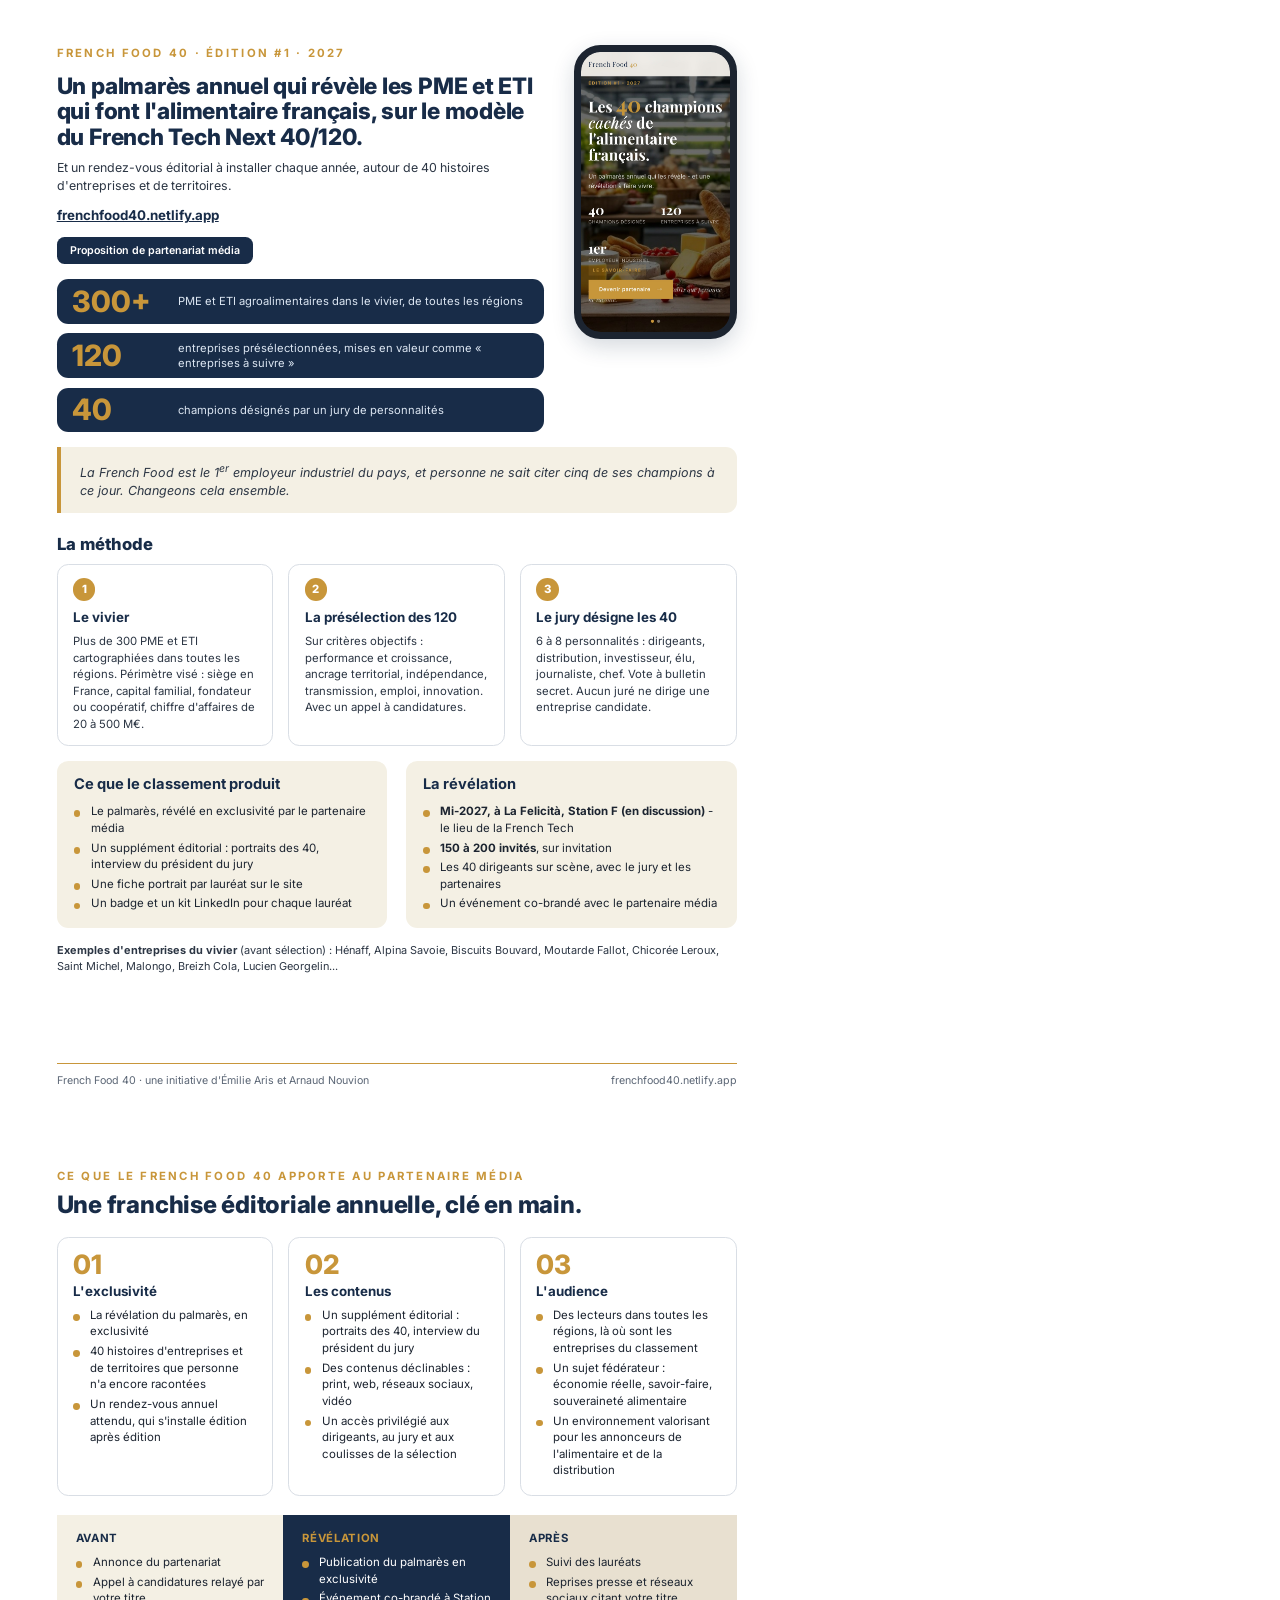
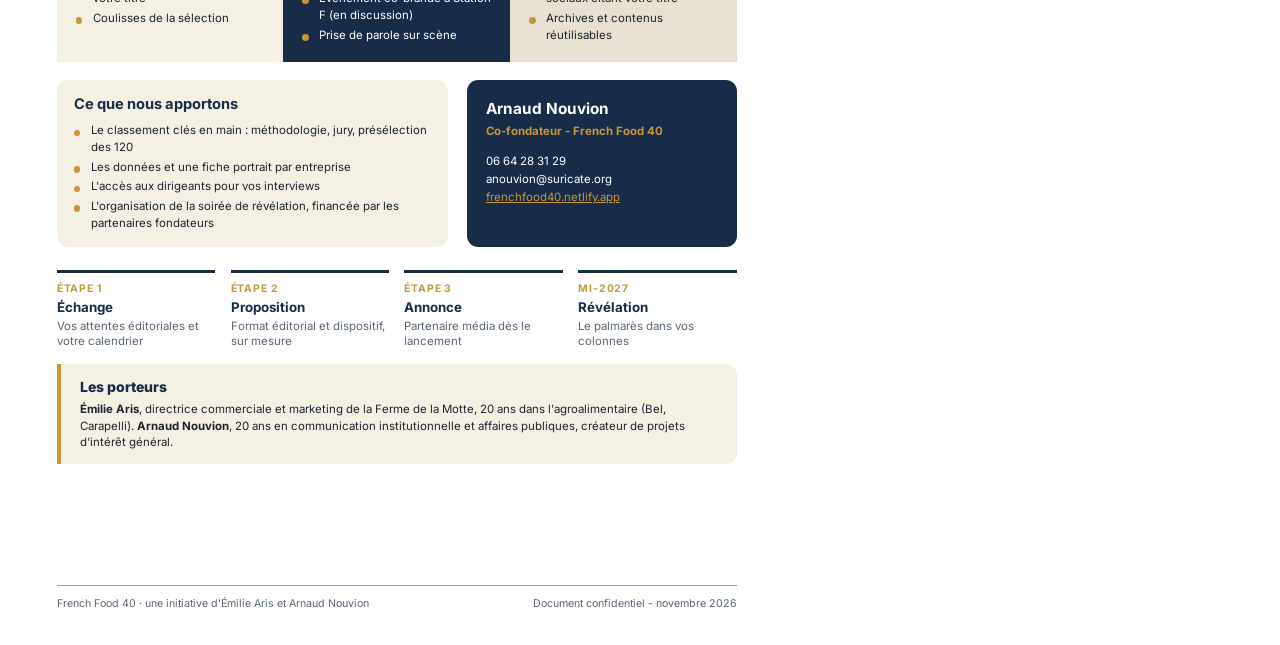
==== dossier-partenaires/dossier_partenaires_french_food_40.html @ dde890d3 "Add files via upload" ====
<!doctype html>
<html lang="fr"><head><meta charset="utf-8">
<link rel="preconnect" href="https://fonts.googleapis.com"><link rel="preconnect" href="https://fonts.gstatic.com" crossorigin>
<link href="https://fonts.googleapis.com/css2?family=Inter:ital,wght@0,400;0,600;0,700;0,800;1,400&display=swap" rel="stylesheet">
<style>
@page { size: A4; margin: 0; }
* { box-sizing: border-box; margin: 0; padding: 0; }
body { font-family: "Inter", sans-serif; color: #1c2430; font-size: 10pt; line-height: 1.45; }
.page { width: 210mm; height: 297mm; padding: 12mm 15mm 12mm; position: relative; page-break-after: always; overflow: hidden; }
.page:last-child { page-break-after: auto; }
:root { --navy:#182c48; --gold:#c8963a; --sand:#f4f0e4; --sand2:#e8e0d0; --line:#d9dee5; --muted:#5b6675; --disp:"Inter Display","Inter",sans-serif; }
.eyebrow { color:var(--gold); font-weight:700; font-size:8.5pt; text-transform:uppercase; letter-spacing:.2em; }
h1 { font-family:var(--disp); font-size:17pt; line-height:1.12; color:var(--navy); font-weight:800; margin-top:3mm; letter-spacing:-.01em; }
.sub { font-size:9.3pt; color:#2c3644; margin-top:2.5mm; }
.url { margin-top:3mm; font-weight:700; color:var(--navy); font-size:10pt; }
.url a { color:var(--navy); text-decoration:underline; }
.chip { display:inline-block; margin-top:3mm; background:var(--navy); color:#fff; font-size:8pt; font-weight:600; padding:1.6mm 3.5mm; border-radius:2mm; }
.hero { display:grid; grid-template-columns:1fr 43mm; gap:8mm; align-items:start; }
.phone { border:2mm solid #1c2430; border-radius:7mm; overflow:hidden; background:#1c2430; box-shadow:0 2mm 6mm rgba(24,44,72,.18); }
.phone img { display:block; width:100%; border-radius:5mm; }
.stats { display:grid; grid-template-columns:1fr; gap:2.5mm; margin-top:4mm; }
.stat { background:var(--navy); color:#fff; border-radius:3mm; padding:2mm 4mm; display:grid; grid-template-columns:28mm 1fr; align-items:center; }
.stat .n { font-family:var(--disp); font-size:22pt; font-weight:800; line-height:1; color:var(--gold); }
.stat .l { font-size:8.4pt; line-height:1.35; color:#dce6f2; }
.quote { margin-top:4mm; border-left:4px solid var(--gold); background:var(--sand); padding:3.5mm 5mm; font-style:italic; font-size:9.4pt; color:#2c3644; border-radius:0 3mm 3mm 0; }
h2 { font-family:var(--disp); font-size:12.5pt; color:var(--navy); font-weight:800; margin-top:5mm; margin-bottom:2mm; }
.three { display:grid; grid-template-columns:repeat(3,1fr); gap:4mm; }
.card { background:#fff; border:1px solid var(--line); border-radius:3mm; padding:3.5mm 4mm; }
.card .k { width:6mm; height:6mm; border-radius:50%; background:var(--gold); color:#fff; font-weight:800; font-size:8.5pt; display:flex; align-items:center; justify-content:center; margin-bottom:2mm; }
.card h3 { font-size:10pt; color:var(--navy); margin-bottom:1.5mm; }
.card p { font-size:8.5pt; color:#2c3644; }
.two { display:grid; grid-template-columns:1fr 1fr; gap:5mm; margin-top:4mm; }
.box { background:var(--sand); border-radius:3mm; padding:3.5mm 4.5mm; }
.box h3 { font-size:11pt; color:var(--navy); margin-bottom:2mm; }
ul.clean { list-style:none; }
ul.clean li { padding-left:4.5mm; position:relative; margin:.8mm 0; font-size:8.6pt; }
ul.clean li::before { content:""; position:absolute; left:0; top:1.9mm; width:1.8mm; height:1.8mm; border-radius:50%; background:var(--gold); }
.ex { margin-top:4mm; font-size:8.2pt; color:#2c3644; }
.foot { position:absolute; left:15mm; right:15mm; bottom:9mm; display:flex; justify-content:space-between; font-size:8pt; color:var(--muted); border-top:1px solid var(--gold); padding-top:2.5mm; }
/* page 2 */
.big { font-family:var(--disp); font-size:18pt; line-height:1.1; color:var(--navy); font-weight:800; margin-top:2mm; letter-spacing:-.01em; }
.num { font-family:var(--disp); font-size:20pt; font-weight:800; color:var(--gold); line-height:1; margin-bottom:1mm; }
.card.c2 { padding:3.5mm 4mm; }
.card.c2 li { font-size:8.6pt; }
.strip { display:grid; grid-template-columns:1fr 1fr 1fr; margin-top:5mm; }
.strip > div { padding:4mm 5mm; background:var(--sand); }
.strip .s2 { background:var(--navy); color:#fff; }
.strip .s3 { background:var(--sand2); }
.strip .w { font-size:8.5pt; font-weight:700; text-transform:uppercase; letter-spacing:.06em; color:var(--navy); margin-bottom:2mm; }
.strip .s2 .w { color:var(--gold); }
.strip li { font-size:8.4pt; }
.strip .s2 li::before { background:var(--gold); }
.row { display:grid; grid-template-columns:1.45fr 1fr; gap:5mm; margin-top:5mm; }
.contact { background:var(--navy); color:#fff; border-radius:3mm; padding:4.5mm 5mm; font-size:8.6pt; line-height:1.6; }
.contact b { font-size:11.5pt; display:block; }
.contact .role { color:var(--gold); font-weight:700; margin-bottom:3mm; display:block; }
.contact a { color:var(--gold); text-decoration:underline; }
.steps { display:grid; grid-template-columns:repeat(4,1fr); gap:4mm; margin-top:6mm; }
.steps > div { border-top:3px solid var(--navy); padding-top:2mm; }
.steps .e { font-size:7.8pt; font-weight:700; text-transform:uppercase; letter-spacing:.08em; color:var(--gold); }
.steps b { display:block; font-size:10pt; color:var(--navy); margin-top:.5mm; }
.steps span { font-size:8.6pt; color:var(--muted); line-height:1.3; display:block; margin-top:.5mm; }
.porteurs { margin-top:4mm; background:var(--sand); border-left:4px solid var(--gold); border-radius:0 3mm 3mm 0; padding:3.5mm 5mm; font-size:8.6pt; }
.porteurs .h { font-weight:800; color:var(--navy); font-size:10.5pt; margin-bottom:1mm; }
</style></head><body>

<section class="page">
  <div class="hero">
    <div>
      <div class="eyebrow">French Food 40 · Édition #1 · 2027</div>
      <h1>Un palmarès annuel qui révèle les PME et ETI qui font l'alimentaire français, sur le modèle du French Tech Next 40/120.</h1>
      <p class="sub">Et un rendez-vous éditorial à installer chaque année, autour de 40 histoires d'entreprises et de territoires.</p>
      <div class="url"><a href="https://frenchfood40.netlify.app/">frenchfood40.netlify.app</a></div>
      <span class="chip">Proposition de partenariat média</span>
      <div class="stats">
        <div class="stat"><div class="n">300+</div><div class="l">PME et ETI agroalimentaires dans le vivier, de toutes les régions</div></div>
        <div class="stat"><div class="n">120</div><div class="l">entreprises présélectionnées, mises en valeur comme « entreprises à suivre »</div></div>
        <div class="stat"><div class="n">40</div><div class="l">champions désignés par un jury de personnalités</div></div>
      </div>
    </div>
    <div class="phone"><img src="site_mobile.png" alt=""></div>
  </div>

  <div class="quote">La French Food est le 1<sup>er</sup> employeur industriel du pays, et personne ne sait citer cinq de ses champions à ce jour. Changeons cela ensemble.</div>

  <h2>La méthode</h2>
  <div class="three">
    <div class="card"><div class="k">1</div><h3>Le vivier</h3><p>Plus de 300 PME et ETI cartographiées dans toutes les régions. Périmètre visé : siège en France, capital familial, fondateur ou coopératif, chiffre d'affaires de 20 à 500 M€.</p></div>
    <div class="card"><div class="k">2</div><h3>La présélection des 120</h3><p>Sur critères objectifs : performance et croissance, ancrage territorial, indépendance, transmission, emploi, innovation. Avec un appel à candidatures.</p></div>
    <div class="card"><div class="k">3</div><h3>Le jury désigne les 40</h3><p>6 à 8 personnalités : dirigeants, distribution, investisseur, élu, journaliste, chef. Vote à bulletin secret. Aucun juré ne dirige une entreprise candidate.</p></div>
  </div>

  <div class="two">
    <div class="box"><h3>Ce que le classement produit</h3>
      <ul class="clean">
        <li>Le palmarès, révélé en exclusivité par le partenaire média</li>
        <li>Un supplément éditorial : portraits des 40, interview du président du jury</li>
        <li>Une fiche portrait par lauréat sur le site</li>
        <li>Un badge et un kit LinkedIn pour chaque lauréat</li>
      </ul></div>
    <div class="box"><h3>La révélation</h3>
      <ul class="clean">
        <li><b>Mi-2027, à La Felicità, Station F (en discussion)</b> - le lieu de la French Tech</li>
        <li><b>150 à 200 invités</b>, sur invitation</li>
        <li>Les 40 dirigeants sur scène, avec le jury et les partenaires</li>
        <li>Un événement co-brandé avec le partenaire média</li>
      </ul></div>
  </div>

  <p class="ex"><b>Exemples d'entreprises du vivier</b> (avant sélection) : Hénaff, Alpina Savoie, Biscuits Bouvard, Moutarde Fallot, Chicorée Leroux, Saint Michel, Malongo, Breizh Cola, Lucien Georgelin...</p>

  <div class="foot"><span>French Food 40 · une initiative d'Émilie Aris et Arnaud Nouvion</span><span>frenchfood40.netlify.app</span></div>
</section>

<section class="page">
  <div class="eyebrow">Ce que le French Food 40 apporte au partenaire média</div>
  <div class="big">Une franchise éditoriale annuelle, clé en main.</div>

  <div class="three" style="margin-top:5mm">
    <div class="card c2"><div class="num">01</div><h3>L'exclusivité</h3>
      <ul class="clean"><li>La révélation du palmarès, en exclusivité</li><li>40 histoires d'entreprises et de territoires que personne n'a encore racontées</li><li>Un rendez-vous annuel attendu, qui s'installe édition après édition</li></ul></div>
    <div class="card c2"><div class="num">02</div><h3>Les contenus</h3>
      <ul class="clean"><li>Un supplément éditorial : portraits des 40, interview du président du jury</li><li>Des contenus déclinables : print, web, réseaux sociaux, vidéo</li><li>Un accès privilégié aux dirigeants, au jury et aux coulisses de la sélection</li></ul></div>
    <div class="card c2"><div class="num">03</div><h3>L'audience</h3>
      <ul class="clean"><li>Des lecteurs dans toutes les régions, là où sont les entreprises du classement</li><li>Un sujet fédérateur : économie réelle, savoir-faire, souveraineté alimentaire</li><li>Un environnement valorisant pour les annonceurs de l'alimentaire et de la distribution</li></ul></div>
  </div>

  <div class="strip">
    <div><div class="w">Avant</div>
      <ul class="clean"><li>Annonce du partenariat</li><li>Appel à candidatures relayé par votre titre</li><li>Coulisses de la sélection</li></ul></div>
    <div class="s2"><div class="w">Révélation</div>
      <ul class="clean"><li>Publication du palmarès en exclusivité</li><li>Événement co-brandé à Station F (en discussion)</li><li>Prise de parole sur scène</li></ul></div>
    <div class="s3"><div class="w">Après</div>
      <ul class="clean"><li>Suivi des lauréats</li><li>Reprises presse et réseaux sociaux citant votre titre</li><li>Archives et contenus réutilisables</li></ul></div>
  </div>

  <div class="row">
    <div class="box"><h3>Ce que nous apportons</h3>
      <ul class="clean">
        <li>Le classement clés en main : méthodologie, jury, présélection des 120</li>
        <li>Les données et une fiche portrait par entreprise</li>
        <li>L'accès aux dirigeants pour vos interviews</li>
        <li>L'organisation de la soirée de révélation, financée par les partenaires fondateurs</li>
      </ul></div>
    <div class="contact"><b>Arnaud Nouvion</b><span class="role">Co-fondateur - French Food 40</span>06 64 28 31 29<br><a href="mailto:anouvion@suricate.org" style="color:#fff;text-decoration:none">anouvion@suricate.org</a><br><a href="https://frenchfood40.netlify.app/">frenchfood40.netlify.app</a></div>
  </div>

  <div class="steps">
    <div><div class="e">Étape 1</div><b>Échange</b><span>Vos attentes éditoriales et votre calendrier</span></div>
    <div><div class="e">Étape 2</div><b>Proposition</b><span>Format éditorial et dispositif, sur mesure</span></div>
    <div><div class="e">Étape 3</div><b>Annonce</b><span>Partenaire média dès le lancement</span></div>
    <div><div class="e">Mi-2027</div><b>Révélation</b><span>Le palmarès dans vos colonnes</span></div>
  </div>

  <div class="porteurs"><div class="h">Les porteurs</div>
    <b>Émilie Aris</b>, directrice commerciale et marketing de la Ferme de la Motte, 20 ans dans l'agroalimentaire (Bel, Carapelli). <b>Arnaud Nouvion</b>, 20 ans en communication institutionnelle et affaires publiques, créateur de projets d'intérêt général.</div>

  <div class="foot"><span>French Food 40 · une initiative d'Émilie Aris et Arnaud Nouvion</span><span>Document confidentiel - novembre 2026</span></div>
</section>
</body></html>
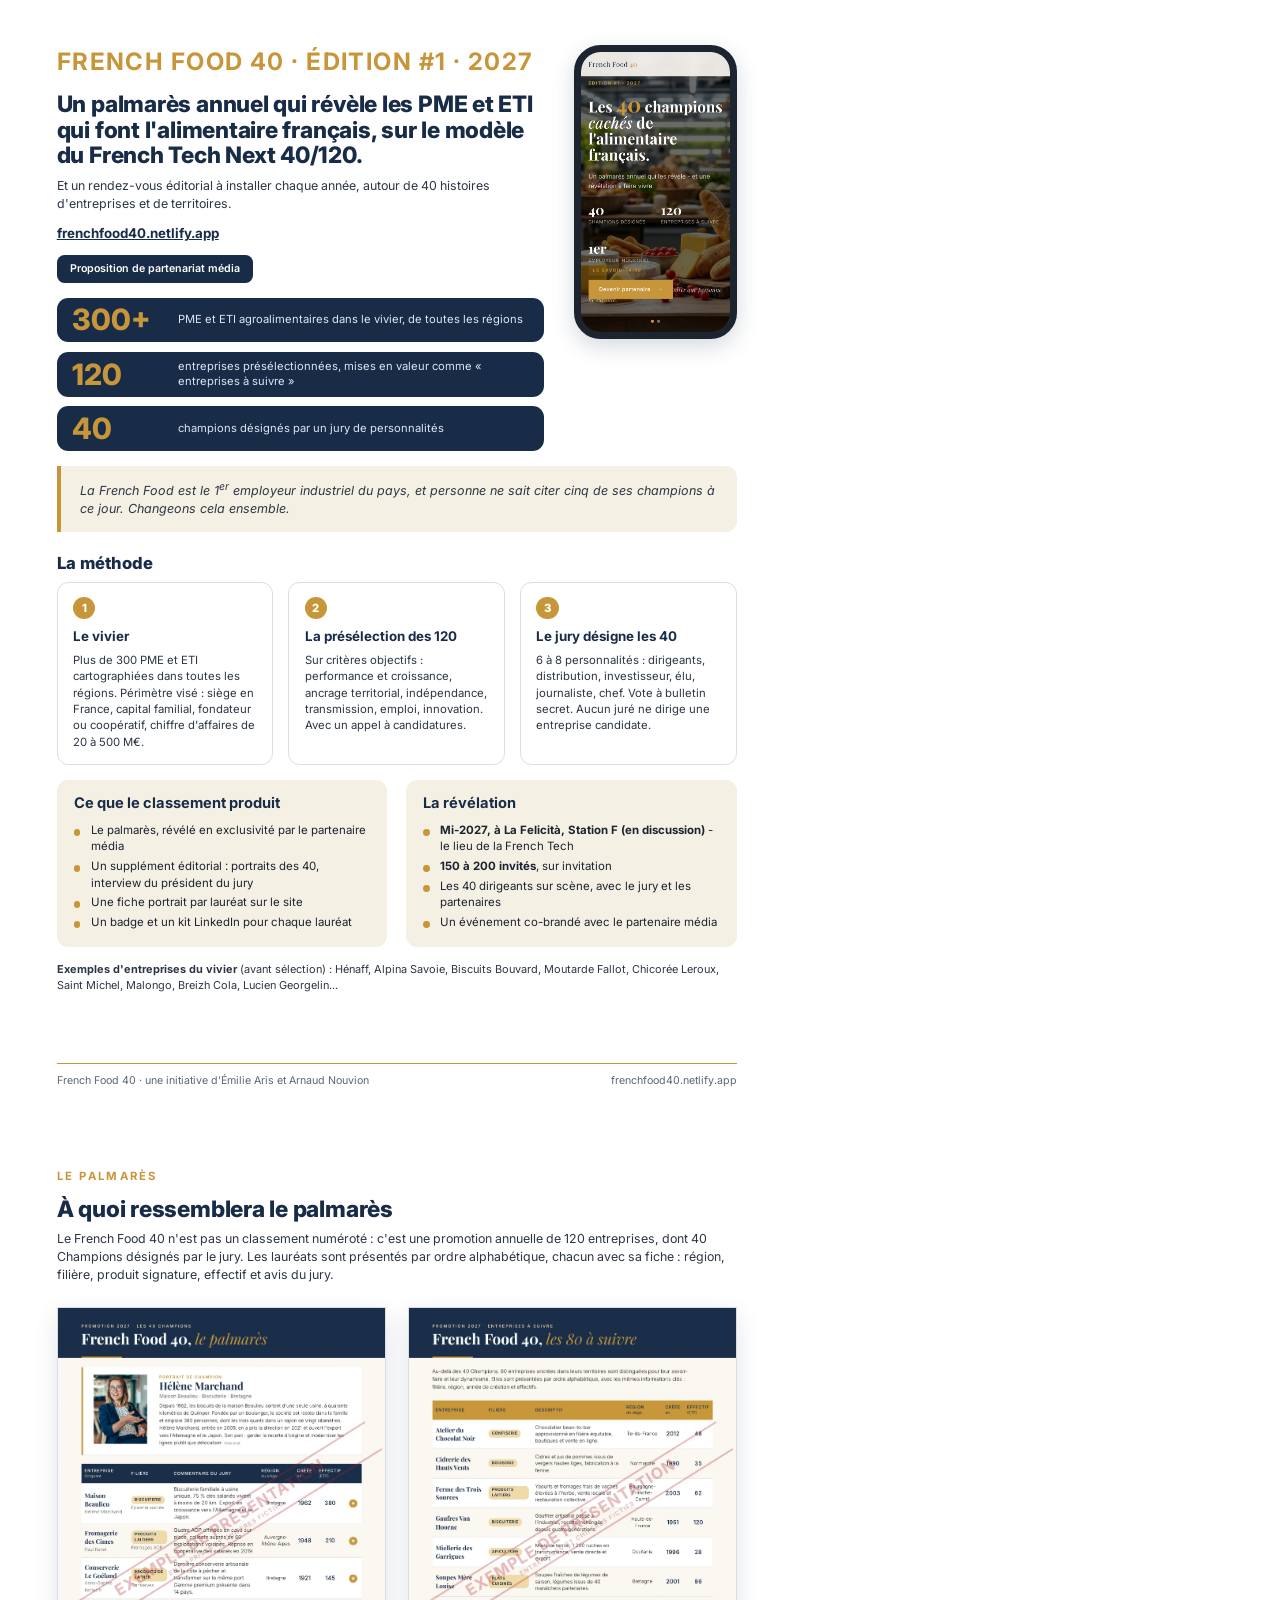
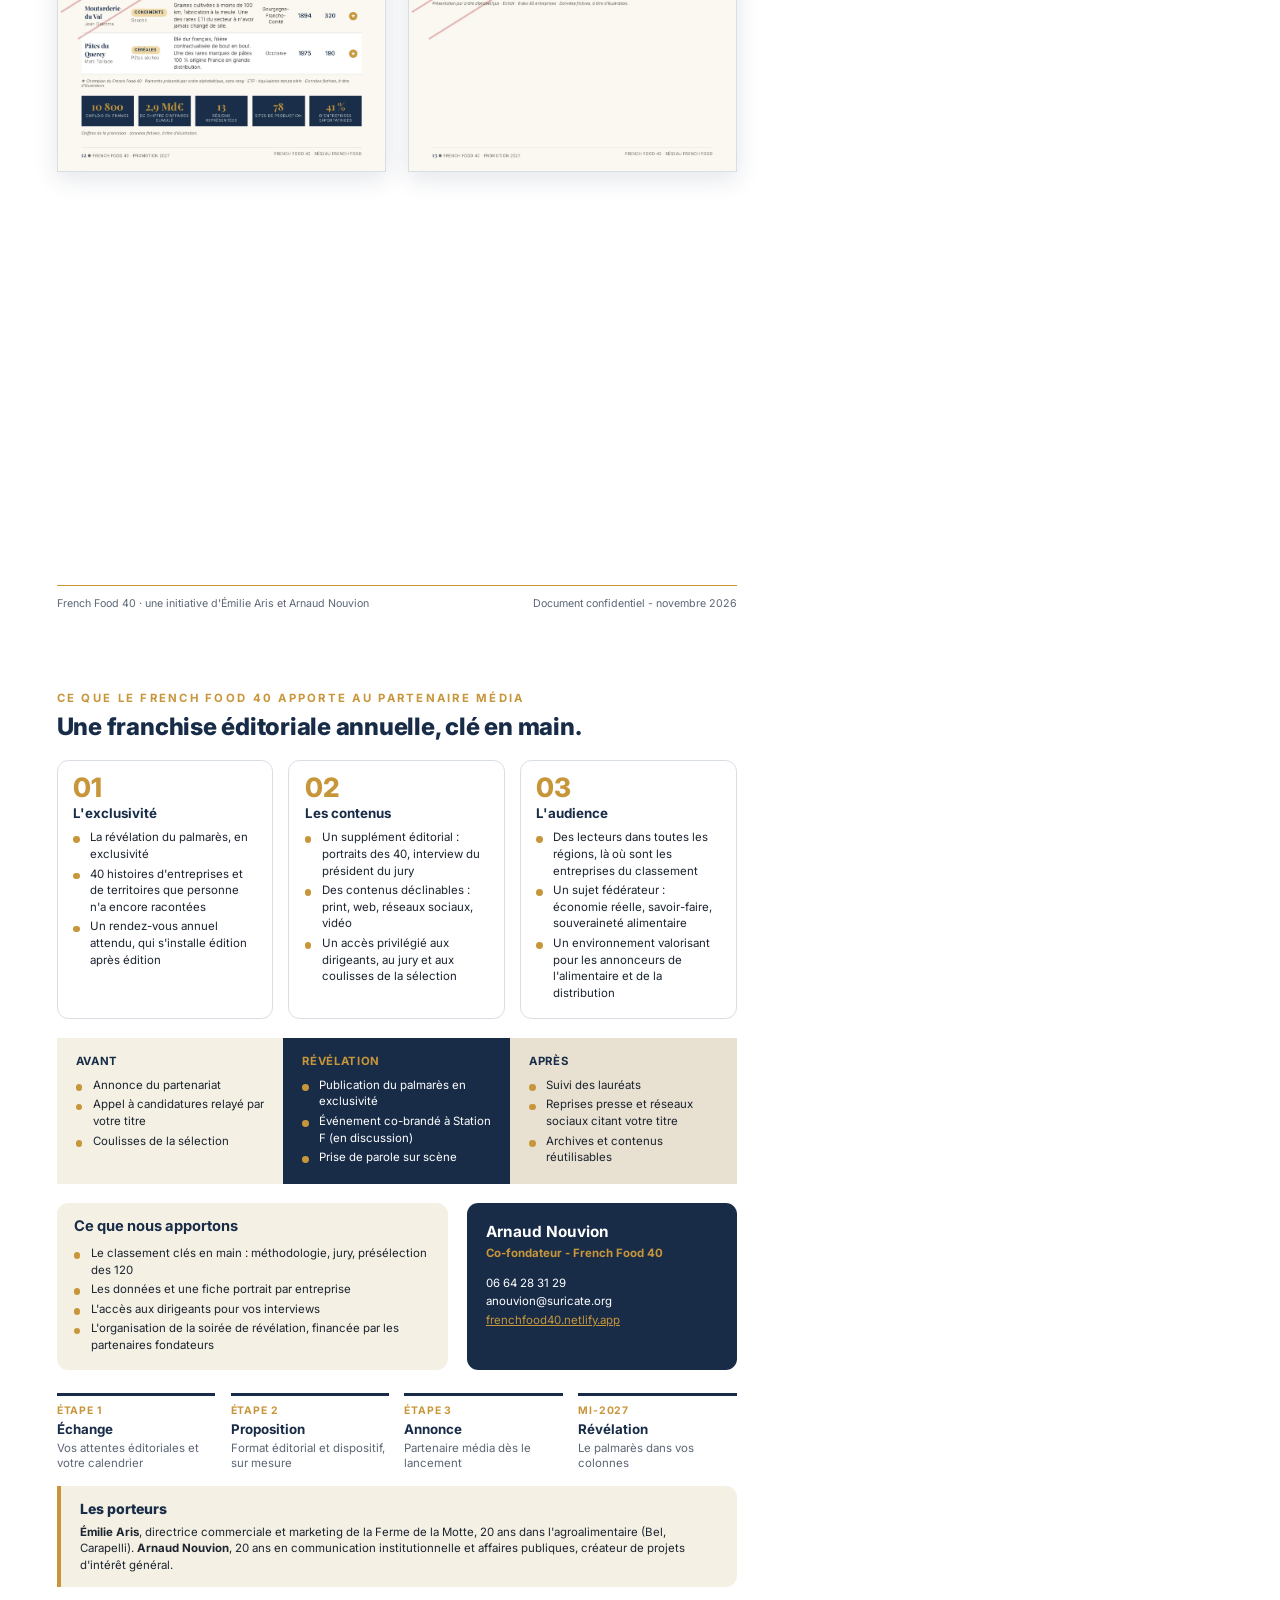
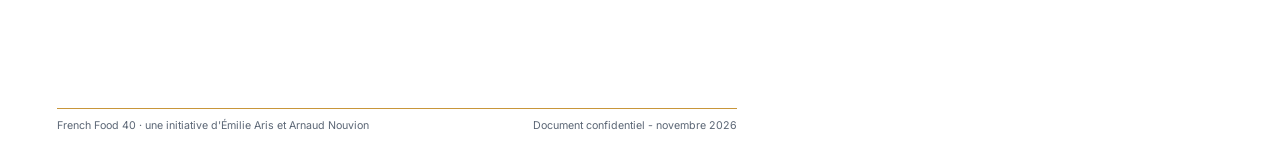
==== commit 719ea4fc: "Ajoute la maquette du palmarès au site et au dossier partenaire - Site : section "À quoi ressemblera" ====
--- a/dossier-partenaires/dossier_partenaires_french_food_40.html
+++ b/dossier-partenaires/dossier_partenaires_french_food_40.html
@@ -62,12 +62,15 @@
 .steps span { font-size:8.6pt; color:var(--muted); line-height:1.3; display:block; margin-top:.5mm; }
 .porteurs { margin-top:4mm; background:var(--sand); border-left:4px solid var(--gold); border-radius:0 3mm 3mm 0; padding:3.5mm 5mm; font-size:8.6pt; }
 .porteurs .h { font-weight:800; color:var(--navy); font-size:10.5pt; margin-bottom:1mm; }
+.eyebrow-marque { font-size:18pt; letter-spacing:.06em; }
+.maquette { display:grid; grid-template-columns:1fr 1fr; gap:6mm; margin-top:6mm; }
+.maquette img { display:block; width:100%; height:auto; border:1px solid var(--line); box-shadow:0 2mm 6mm rgba(24,44,72,.12); }
 </style></head><body>
 
 <section class="page">
   <div class="hero">
     <div>
-      <div class="eyebrow">French Food 40 · Édition #1 · 2027</div>
+      <div class="eyebrow eyebrow-marque">French Food 40 · Édition #1 · 2027</div>
       <h1>Un palmarès annuel qui révèle les PME et ETI qui font l'alimentaire français, sur le modèle du French Tech Next 40/120.</h1>
       <p class="sub">Et un rendez-vous éditorial à installer chaque année, autour de 40 histoires d'entreprises et de territoires.</p>
       <div class="url"><a href="https://frenchfood40.netlify.app/">frenchfood40.netlify.app</a></div>
@@ -110,6 +113,17 @@
   <p class="ex"><b>Exemples d'entreprises du vivier</b> (avant sélection) : Hénaff, Alpina Savoie, Biscuits Bouvard, Moutarde Fallot, Chicorée Leroux, Saint Michel, Malongo, Breizh Cola, Lucien Georgelin...</p>
 
   <div class="foot"><span>French Food 40 · une initiative d'Émilie Aris et Arnaud Nouvion</span><span>frenchfood40.netlify.app</span></div>
+</section>
+
+<section class="page">
+  <div class="eyebrow">Le palmarès</div>
+  <h1>À quoi ressemblera le palmarès</h1>
+  <p class="sub">Le French Food 40 n'est pas un classement numéroté : c'est une promotion annuelle de 120 entreprises, dont 40 Champions désignés par le jury. Les lauréats sont présentés par ordre alphabétique, chacun avec sa fiche : région, filière, produit signature, effectif et avis du jury.</p>
+  <div class="maquette">
+    <img src="palmares-exemple-1.webp" width="1653" height="2339" alt="Maquette de la page 1 du palmarès : les 40 Champions">
+    <img src="palmares-exemple-2.webp" width="1653" height="2339" alt="Maquette de la page 2 du palmarès : les 80 entreprises à suivre">
+  </div>
+  <div class="foot"><span>French Food 40 · une initiative d'Émilie Aris et Arnaud Nouvion</span><span>Document confidentiel - novembre 2026</span></div>
 </section>
 
 <section class="page">
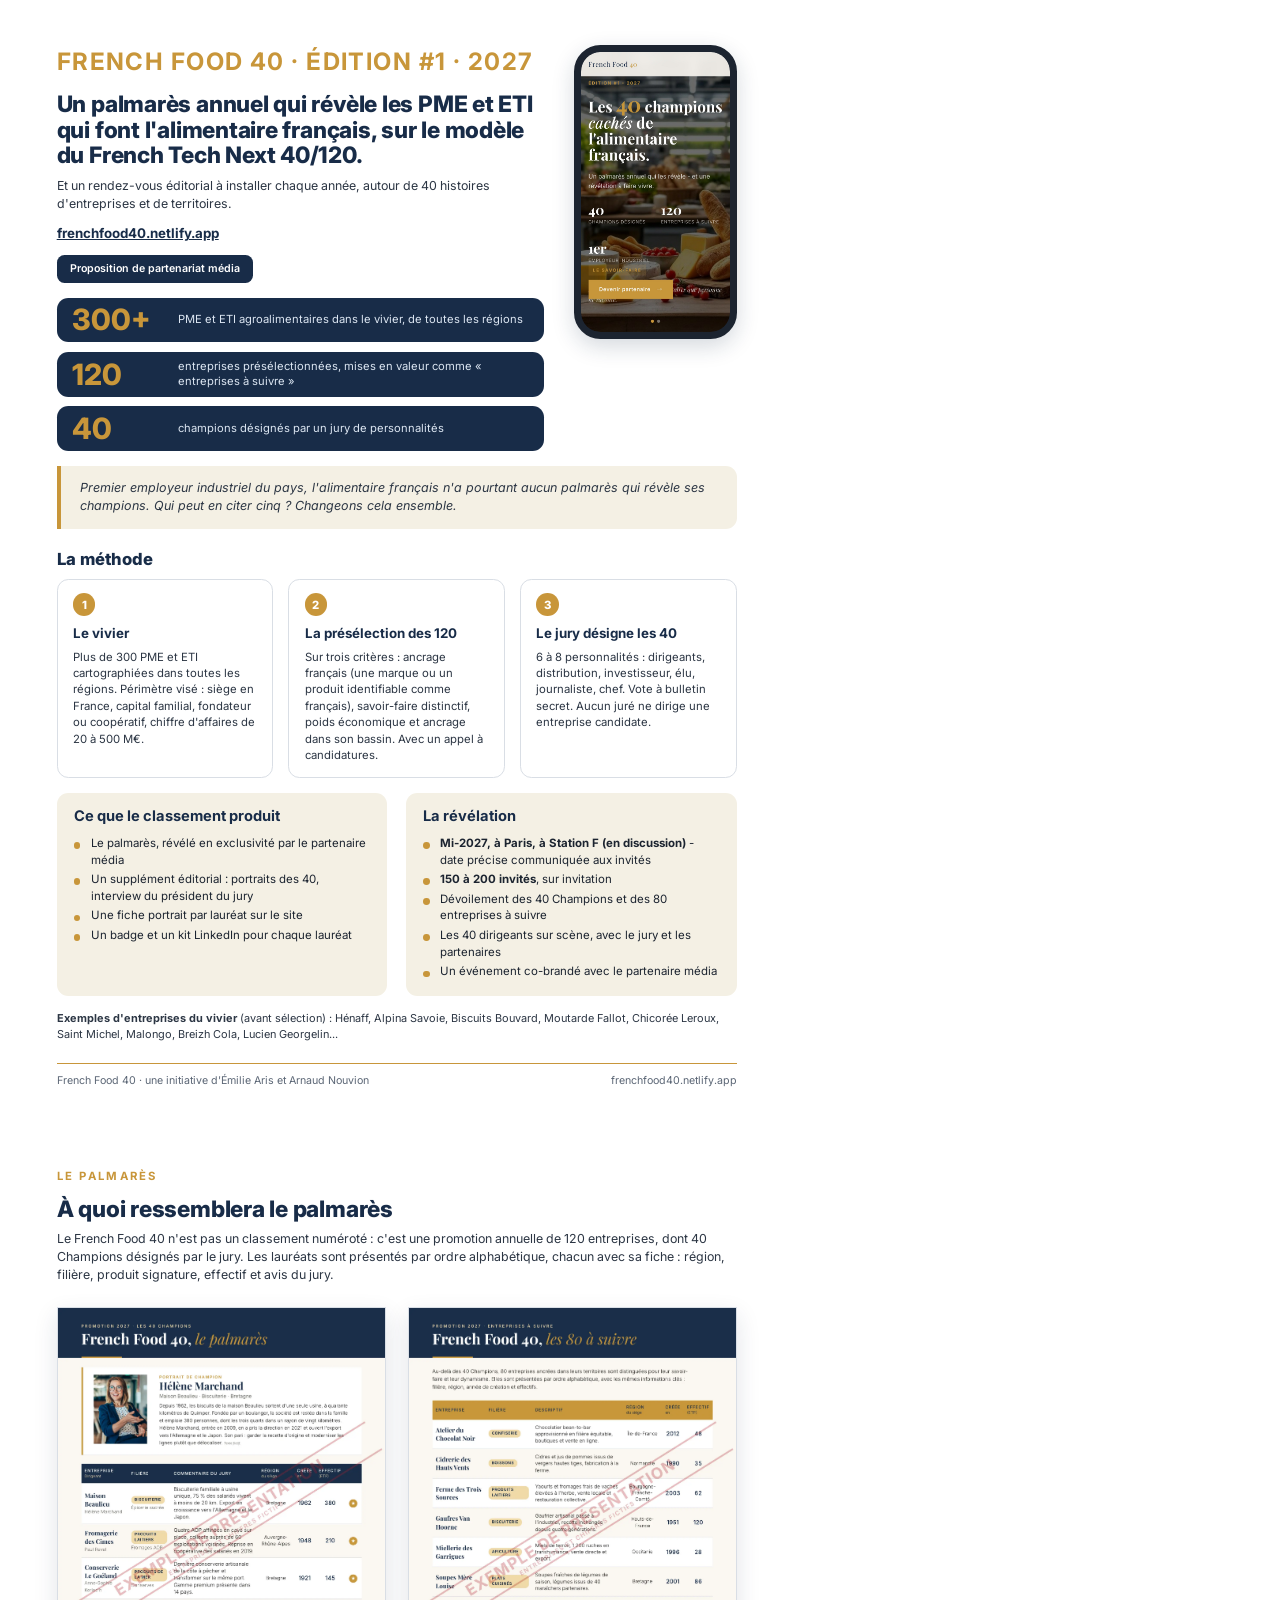
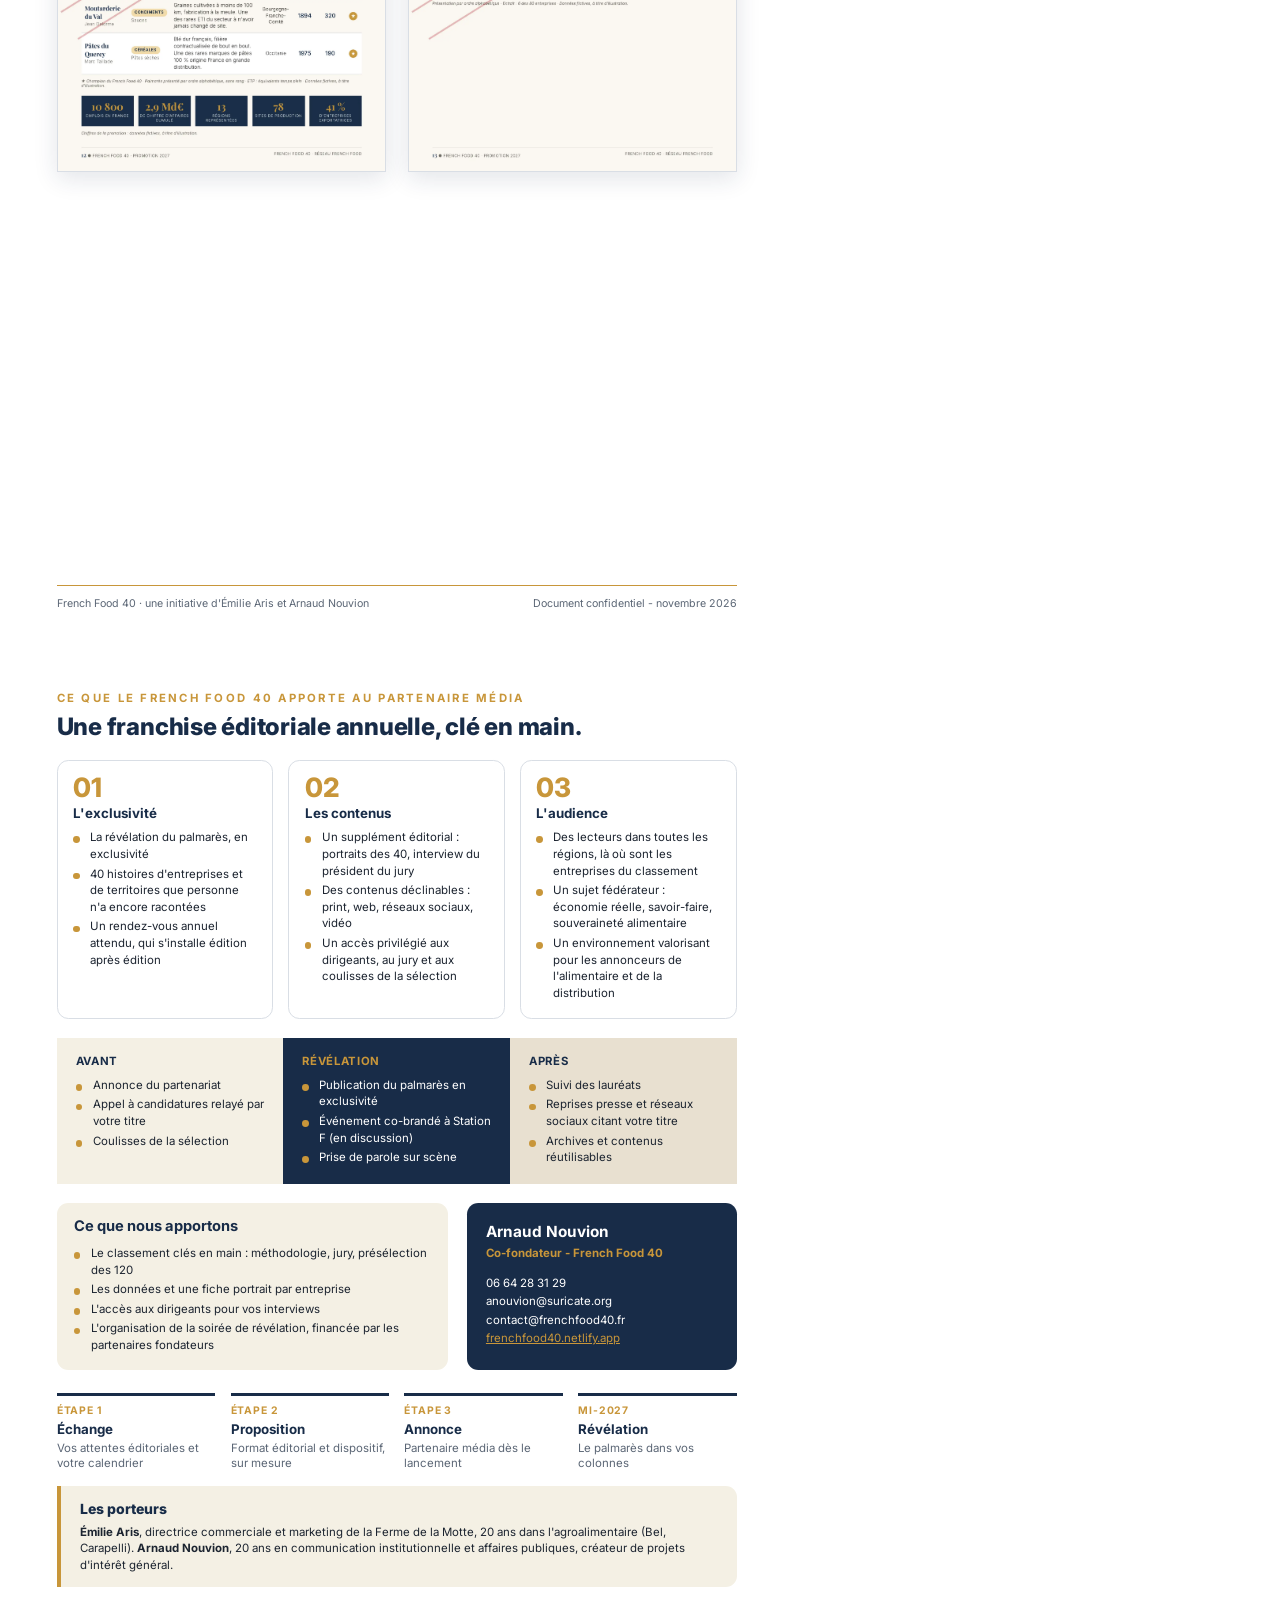
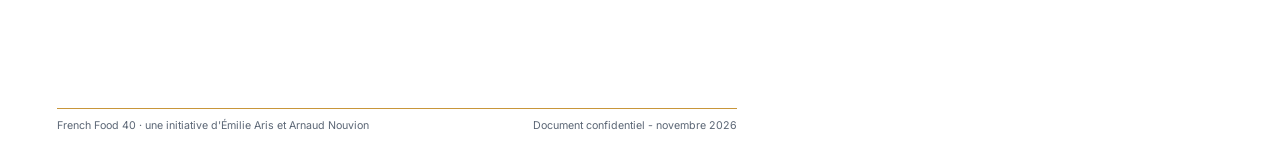
==== commit 9c868c4a: "Dossier partenaire: mise à jour alignée sur le site - Citation d'accroche reprise du site (1er emplo" ====
--- a/dossier-partenaires/dossier_partenaires_french_food_40.html
+++ b/dossier-partenaires/dossier_partenaires_french_food_40.html
@@ -84,12 +84,12 @@
     <div class="phone"><img src="site_mobile.png" alt=""></div>
   </div>
 
-  <div class="quote">La French Food est le 1<sup>er</sup> employeur industriel du pays, et personne ne sait citer cinq de ses champions à ce jour. Changeons cela ensemble.</div>
+  <div class="quote">Premier employeur industriel du pays, l'alimentaire français n'a pourtant aucun palmarès qui révèle ses champions. Qui peut en citer cinq ? Changeons cela ensemble.</div>
 
   <h2>La méthode</h2>
   <div class="three">
     <div class="card"><div class="k">1</div><h3>Le vivier</h3><p>Plus de 300 PME et ETI cartographiées dans toutes les régions. Périmètre visé : siège en France, capital familial, fondateur ou coopératif, chiffre d'affaires de 20 à 500 M€.</p></div>
-    <div class="card"><div class="k">2</div><h3>La présélection des 120</h3><p>Sur critères objectifs : performance et croissance, ancrage territorial, indépendance, transmission, emploi, innovation. Avec un appel à candidatures.</p></div>
+    <div class="card"><div class="k">2</div><h3>La présélection des 120</h3><p>Sur trois critères : ancrage français (une marque ou un produit identifiable comme français), savoir-faire distinctif, poids économique et ancrage dans son bassin. Avec un appel à candidatures.</p></div>
     <div class="card"><div class="k">3</div><h3>Le jury désigne les 40</h3><p>6 à 8 personnalités : dirigeants, distribution, investisseur, élu, journaliste, chef. Vote à bulletin secret. Aucun juré ne dirige une entreprise candidate.</p></div>
   </div>
 
@@ -103,8 +103,9 @@
       </ul></div>
     <div class="box"><h3>La révélation</h3>
       <ul class="clean">
-        <li><b>Mi-2027, à La Felicità, Station F (en discussion)</b> - le lieu de la French Tech</li>
+        <li><b>Mi-2027, à Paris, à Station F (en discussion)</b> - date précise communiquée aux invités</li>
         <li><b>150 à 200 invités</b>, sur invitation</li>
+        <li>Dévoilement des 40 Champions et des 80 entreprises à suivre</li>
         <li>Les 40 dirigeants sur scène, avec le jury et les partenaires</li>
         <li>Un événement co-brandé avec le partenaire média</li>
       </ul></div>
@@ -156,7 +157,7 @@
         <li>L'accès aux dirigeants pour vos interviews</li>
         <li>L'organisation de la soirée de révélation, financée par les partenaires fondateurs</li>
       </ul></div>
-    <div class="contact"><b>Arnaud Nouvion</b><span class="role">Co-fondateur - French Food 40</span>06 64 28 31 29<br><a href="mailto:anouvion@suricate.org" style="color:#fff;text-decoration:none">anouvion@suricate.org</a><br><a href="https://frenchfood40.netlify.app/">frenchfood40.netlify.app</a></div>
+    <div class="contact"><b>Arnaud Nouvion</b><span class="role">Co-fondateur - French Food 40</span>06 64 28 31 29<br><a href="mailto:anouvion@suricate.org" style="color:#fff;text-decoration:none">anouvion@suricate.org</a><br><a href="mailto:contact@frenchfood40.fr" style="color:#fff;text-decoration:none">contact@frenchfood40.fr</a><br><a href="https://frenchfood40.netlify.app/">frenchfood40.netlify.app</a></div>
   </div>
 
   <div class="steps">
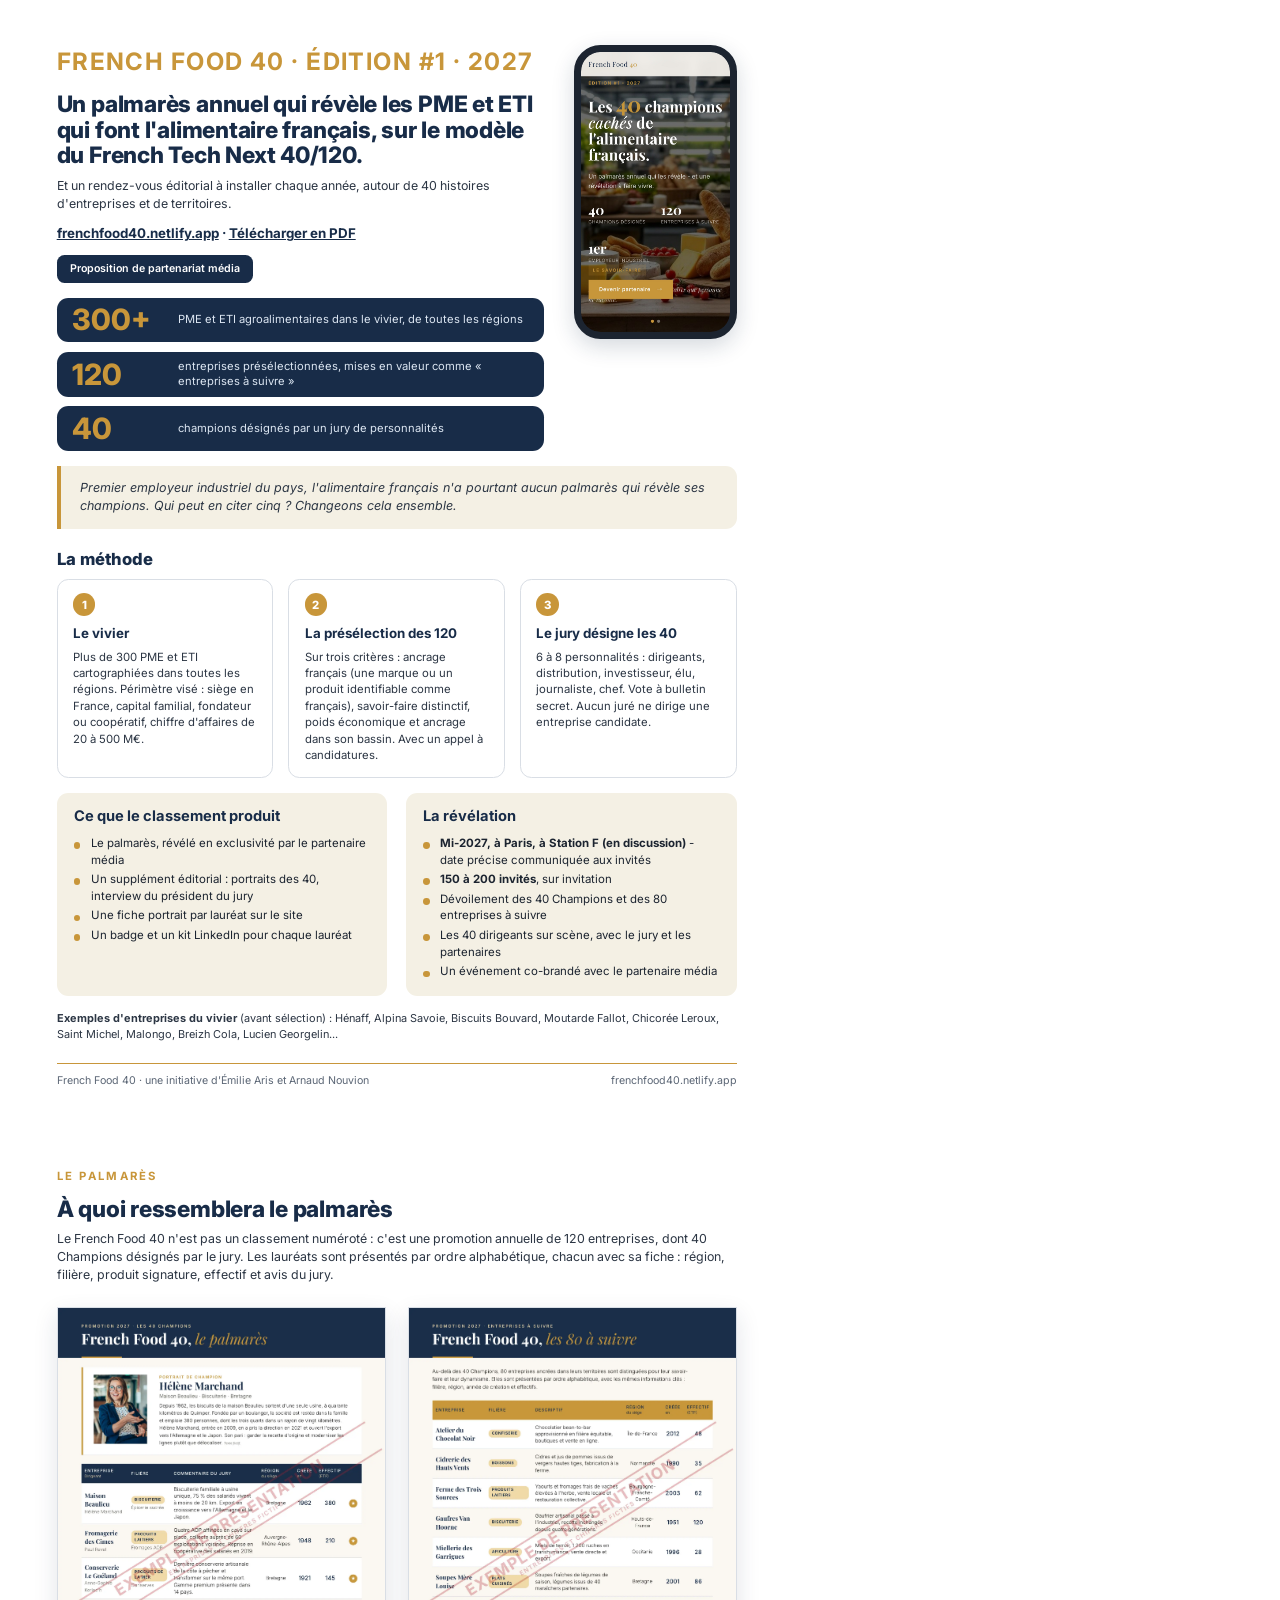
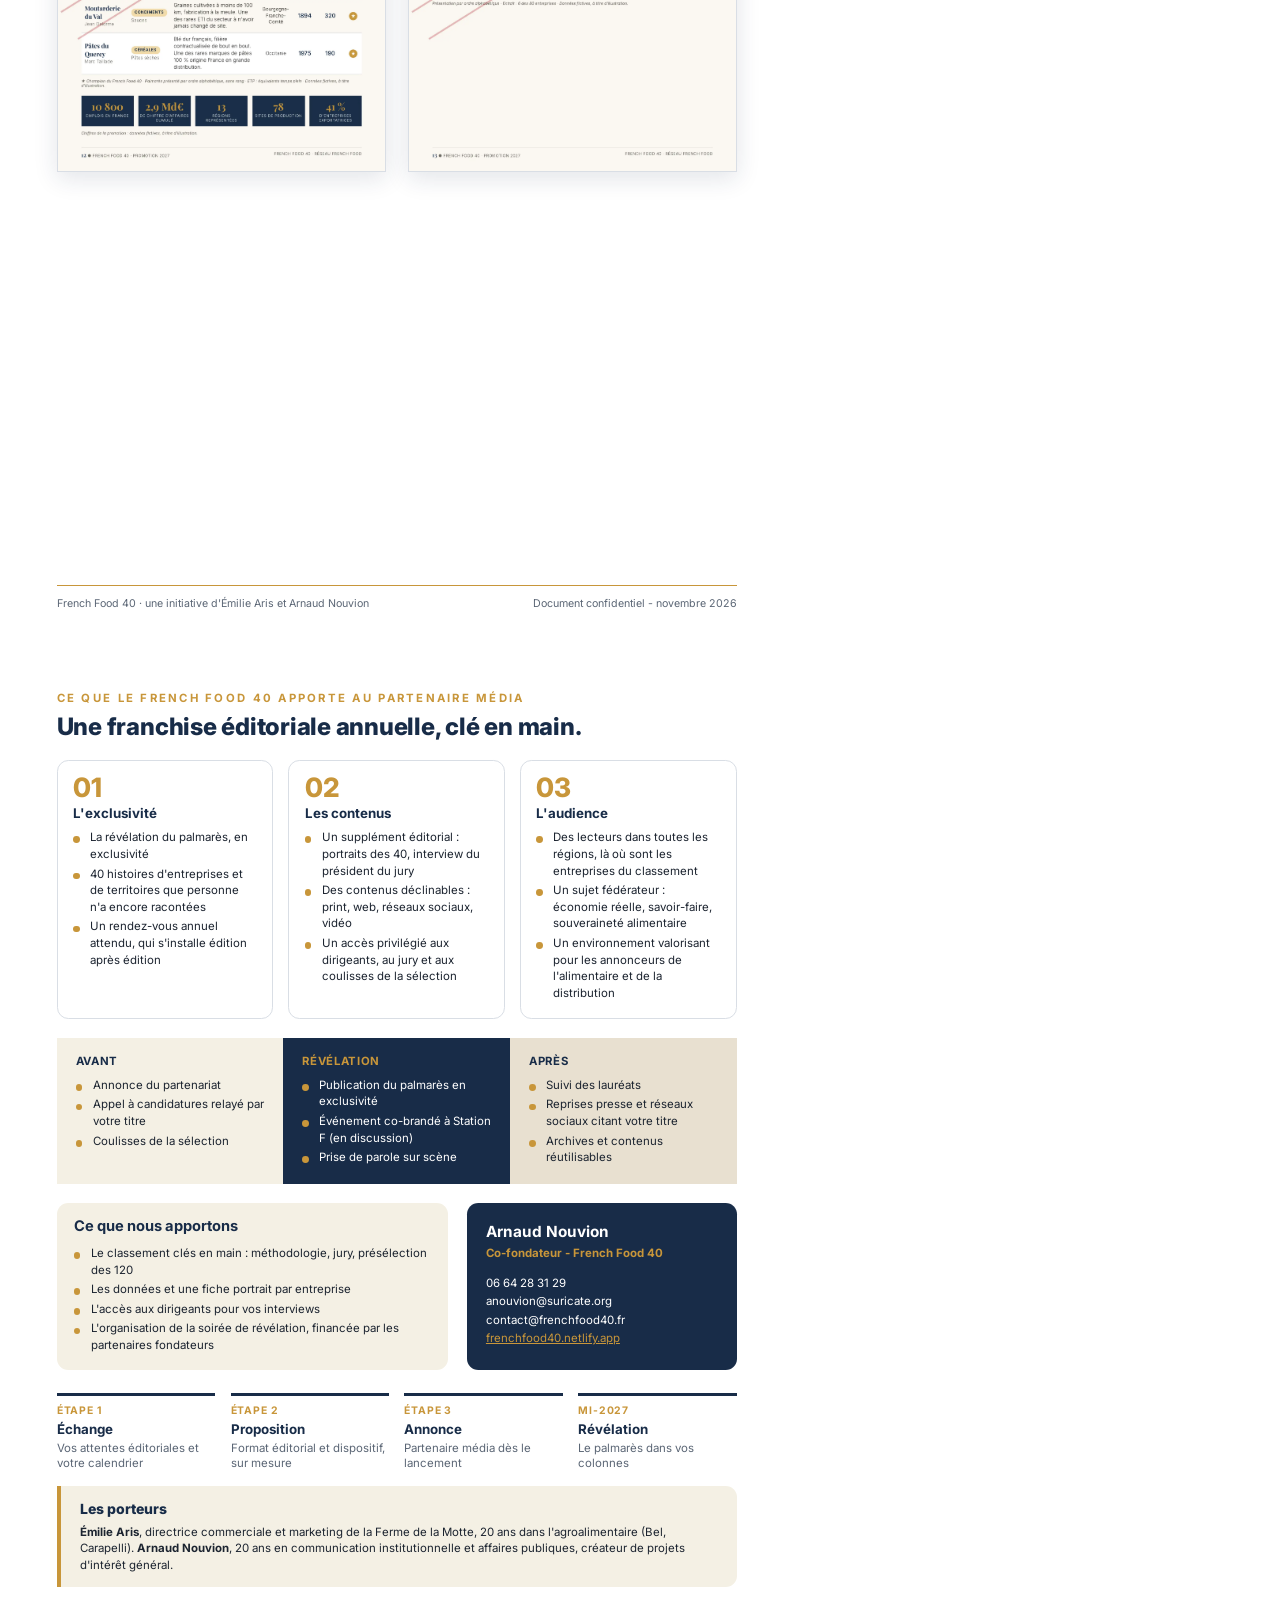
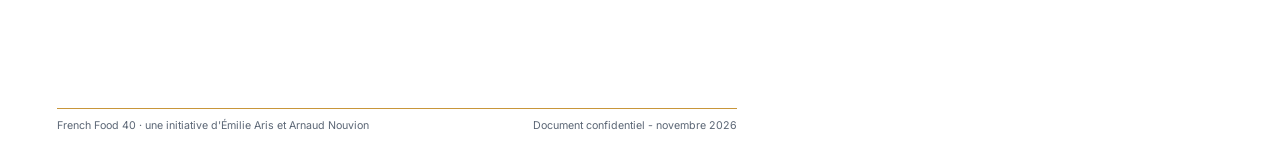
==== commit 8522b306: "Dossier partenaire: lien de téléchargement PDF et export PDF - Lien "Télécharger en PDF" sur la couv" ====
--- a/dossier-partenaires/dossier_partenaires_french_food_40.html
+++ b/dossier-partenaires/dossier_partenaires_french_food_40.html
@@ -65,6 +65,8 @@
 .eyebrow-marque { font-size:18pt; letter-spacing:.06em; }
 .maquette { display:grid; grid-template-columns:1fr 1fr; gap:6mm; margin-top:6mm; }
 .maquette img { display:block; width:100%; height:auto; border:1px solid var(--line); box-shadow:0 2mm 6mm rgba(24,44,72,.12); }
+.pdf-link { color:var(--navy); font-weight:700; text-decoration:underline; }
+@media print { .pdf-link { display:none; } }
 </style></head><body>
 
 <section class="page">
@@ -73,7 +75,7 @@
       <div class="eyebrow eyebrow-marque">French Food 40 · Édition #1 · 2027</div>
       <h1>Un palmarès annuel qui révèle les PME et ETI qui font l'alimentaire français, sur le modèle du French Tech Next 40/120.</h1>
       <p class="sub">Et un rendez-vous éditorial à installer chaque année, autour de 40 histoires d'entreprises et de territoires.</p>
-      <div class="url"><a href="https://frenchfood40.netlify.app/">frenchfood40.netlify.app</a></div>
+      <div class="url"><a href="https://frenchfood40.netlify.app/">frenchfood40.netlify.app</a> · <a class="pdf-link" href="dossier_partenaires_french_food_40.pdf" download>Télécharger en PDF</a></div>
       <span class="chip">Proposition de partenariat média</span>
       <div class="stats">
         <div class="stat"><div class="n">300+</div><div class="l">PME et ETI agroalimentaires dans le vivier, de toutes les régions</div></div>
